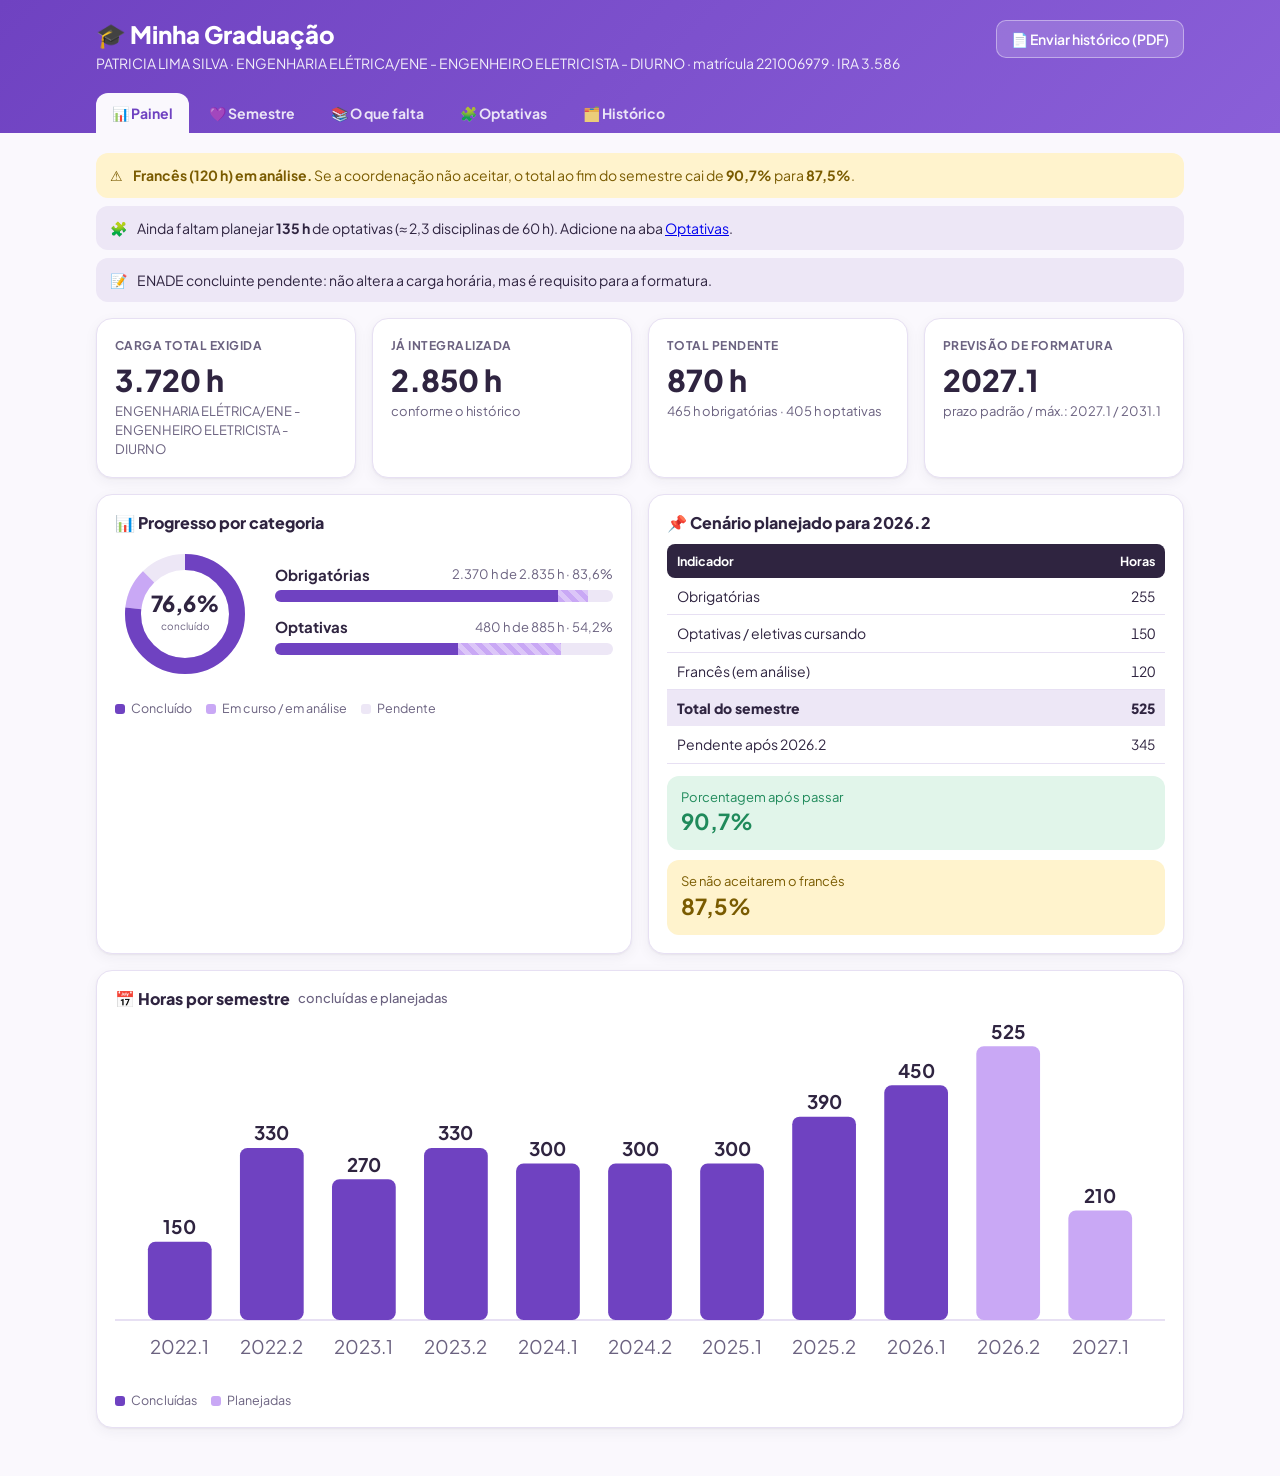
==== graduacao/index.html @ ba117ecc "Minha Graduação: site que lê o histórico do SIGAA e substitui as planilhas (painel, planner, o que f" ====
<!doctype html>
<html lang="pt-BR">
<head>
<meta charset="utf-8">
<meta name="viewport" content="width=device-width,initial-scale=1,viewport-fit=cover">
<meta name="theme-color" content="#6f42c1">
<meta name="robots" content="noindex">
<title>Minha Graduação</title>
<link rel="icon" href="data:image/svg+xml,%3Csvg xmlns='http://www.w3.org/2000/svg' viewBox='0 0 100 100'%3E%3Ctext y='.9em' font-size='90'%3E🎓%3C/text%3E%3C/svg%3E">
<link rel="preconnect" href="https://fonts.googleapis.com">
<link href="https://fonts.googleapis.com/css2?family=Plus+Jakarta+Sans:wght@400;500;700;800&display=swap" rel="stylesheet">
<link rel="stylesheet" href="css/style.css">
</head>
<body>
<header class="top">
  <div class="wrap">
    <div class="hero">
      <div><h1>🎓 Minha Graduação</h1><p id="sub"></p></div>
      <button class="btn ghost" id="btn-upload">📄 Enviar histórico (PDF)</button>
    </div>
    <nav class="tabs" id="tabs" role="tablist" aria-label="Seções"></nav>
  </div>
</header>
<div class="wrap"><main id="app"></main></div>
<script src="js/seed.js"></script>
<script src="js/parser.js"></script>
<script src="js/app.js"></script>
</body>
</html>
---- graduacao/css/style.css ----
:root{
  --bg:#faf8fd;--card:#fff;--ink:#2f2440;--mut:#6b6280;--line:#e7e0f3;
  --pri:#6f42c1;--pri-ink:#fff;--soft:#ede7f6;--lilac:#dccef8;--pink:#fce4ec;--blue:#d6ecff;
  --ok:#1f8a5b;--ok-bg:#e1f5ea;--bad:#c0392b;--bad-bg:#fde8e6;--warn:#7a5b00;--warn-bg:#fff3cd;
  --c-obrig:#ede7f6;--b-obrig:#9b7bd8;--c-optat:#f6dcff;--b-optat:#c46fe0;--c-tcc:#fde0ea;--b-tcc:#e57aa6;
  --c-est:#d6ecff;--b-est:#5aa9e6;--c-out:#eceff2;--b-out:#98a2ad;
  --shadow:0 1px 2px rgba(47,36,64,.06),0 4px 14px rgba(47,36,64,.05);
}
@media (prefers-color-scheme:dark){
  :root:not([data-theme="light"]){
    --bg:#17111f;--card:#211a2d;--ink:#f0eaf8;--mut:#a99dbf;--line:#33284a;
    --pri:#a67ff0;--pri-ink:#17111f;--soft:#2c2140;--lilac:#3b2c5c;--pink:#4a2236;--blue:#1c3552;
    --ok:#4cc58b;--ok-bg:#16382a;--bad:#ff8a7a;--bad-bg:#43211f;--warn:#f1d27a;--warn-bg:#40340d;
    --c-obrig:#33274d;--b-obrig:#8d6fd0;--c-optat:#46295a;--b-optat:#b765d1;--c-tcc:#4d2538;--b-tcc:#d36b98;
    --c-est:#1e3a58;--b-est:#4d95cc;--c-out:#2b2e33;--b-out:#7d8791;
    --shadow:none;
  }
}
:root[data-theme="dark"]{
  --bg:#17111f;--card:#211a2d;--ink:#f0eaf8;--mut:#a99dbf;--line:#33284a;
  --pri:#a67ff0;--pri-ink:#17111f;--soft:#2c2140;--lilac:#3b2c5c;--pink:#4a2236;--blue:#1c3552;
  --ok:#4cc58b;--ok-bg:#16382a;--bad:#ff8a7a;--bad-bg:#43211f;--warn:#f1d27a;--warn-bg:#40340d;
  --c-obrig:#33274d;--b-obrig:#8d6fd0;--c-optat:#46295a;--b-optat:#b765d1;--c-tcc:#4d2538;--b-tcc:#d36b98;
  --c-est:#1e3a58;--b-est:#4d95cc;--c-out:#2b2e33;--b-out:#7d8791;--shadow:none;
}
*{box-sizing:border-box}
html{-webkit-text-size-adjust:100%}
body{margin:0;background:var(--bg);color:var(--ink);font:15px/1.45 "Plus Jakarta Sans",system-ui,-apple-system,"Segoe UI",Roboto,sans-serif}
button,input,select,textarea{font:inherit;color:inherit}
h1,h2,h3{margin:0;line-height:1.2}
.wrap{max-width:1120px;margin:0 auto;padding:0 16px 48px}
header.top{background:linear-gradient(135deg,#6f42c1,#8a5fd8);color:#fff;padding:20px 0 0}
header.top .wrap{padding-bottom:0}
.hero{display:flex;gap:16px;align-items:flex-start;justify-content:space-between;flex-wrap:wrap;padding-bottom:16px}
.hero h1{font-size:24px;font-weight:800}
.hero p{margin:4px 0 0;opacity:.9;font-size:14px}
.btn{display:inline-flex;align-items:center;gap:6px;border:1px solid var(--line);background:var(--card);border-radius:10px;padding:8px 14px;cursor:pointer;font-weight:600;font-size:14px}
.btn:hover{border-color:var(--pri)}
.btn.pri{background:var(--pri);color:var(--pri-ink);border-color:var(--pri)}
.btn.ghost{background:rgba(255,255,255,.16);color:#fff;border-color:rgba(255,255,255,.4)}
.btn.sm{padding:4px 10px;font-size:13px;border-radius:8px}
.btn.danger{color:var(--bad)}
nav.tabs{display:flex;gap:4px;overflow-x:auto;scrollbar-width:none;padding-top:4px}
nav.tabs::-webkit-scrollbar{display:none}
nav.tabs button{background:transparent;border:0;color:#fff;opacity:.85;padding:10px 16px;border-radius:12px 12px 0 0;cursor:pointer;font-weight:700;white-space:nowrap;font-size:14px}
nav.tabs button[aria-selected="true"]{background:var(--bg);color:var(--pri);opacity:1}
main{padding-top:20px}
.grid{display:grid;gap:16px}
.g2{grid-template-columns:repeat(auto-fit,minmax(320px,1fr))}
.g4{grid-template-columns:repeat(auto-fit,minmax(200px,1fr))}
.card{background:var(--card);border:1px solid var(--line);border-radius:16px;padding:18px;box-shadow:var(--shadow);min-width:0}
.card h2{font-size:16px;font-weight:800;margin-bottom:12px;display:flex;align-items:center;gap:8px;flex-wrap:wrap}
.card h2 small{font-weight:500;color:var(--mut);font-size:13px}
.kpi .l{font-size:12px;font-weight:700;letter-spacing:.04em;text-transform:uppercase;color:var(--mut)}
.kpi .v{font-size:30px;font-weight:800;margin-top:4px}
.kpi .s{font-size:13px;color:var(--mut)}
.bar{height:12px;border-radius:99px;background:var(--soft);overflow:hidden;display:flex}
.bar i{display:block;height:100%}
.bar .a{background:var(--pri)}.bar .b{background:#c9a8f5;background-image:repeating-linear-gradient(45deg,transparent 0 5px,rgba(255,255,255,.35) 5px 10px)}
.leg{display:flex;gap:14px;flex-wrap:wrap;font-size:12.5px;color:var(--mut);margin-top:10px}
.leg span:before{content:"";display:inline-block;width:10px;height:10px;border-radius:3px;margin-right:6px;vertical-align:-1px;background:var(--c)}
table{width:100%;border-collapse:collapse;font-size:14px}
th{background:#2f2440;color:#fff;text-align:left;padding:8px 10px;font-size:12.5px;white-space:nowrap}
:root[data-theme="dark"] th{background:#3b2c5c}
@media (prefers-color-scheme:dark){:root:not([data-theme="light"]) th{background:#3b2c5c}}
th:first-child{border-radius:8px 0 0 8px}th:last-child{border-radius:0 8px 8px 0}
td{padding:8px 10px;border-bottom:1px solid var(--line);vertical-align:middle}
td.n,th.n{text-align:right;font-variant-numeric:tabular-nums}
tr.done td{opacity:.55;text-decoration:line-through}
tr.sum td{font-weight:800;background:var(--soft);border-bottom:0}
.scroll{overflow-x:auto}
.chip{display:inline-block;padding:2px 9px;border-radius:99px;font-size:12px;font-weight:700;background:var(--soft);color:var(--pri);white-space:nowrap}
.chip.ok{background:var(--ok-bg);color:var(--ok)}.chip.bad{background:var(--bad-bg);color:var(--bad)}.chip.warn{background:var(--warn-bg);color:var(--warn)}.chip.blue{background:var(--blue);color:#1d5f99}
@media (prefers-color-scheme:dark){:root:not([data-theme="light"]) .chip.blue{color:#8cc4f2}}
.seg{display:inline-flex;border:1px solid var(--line);border-radius:10px;overflow:hidden;background:var(--card)}
.seg button{border:0;background:transparent;padding:6px 11px;cursor:pointer;font-size:13px;font-weight:600;color:var(--mut)}
.seg button+button{border-left:1px solid var(--line)}
.seg button.on{background:var(--pri);color:var(--pri-ink)}
.seg button.on.ok{background:var(--ok);color:#fff}.seg button.on.bad{background:var(--bad);color:#fff}.seg button.on.warn{background:#d99a00;color:#fff}
input[type=text],input[type=number],input[type=time],select,textarea{border:1px solid var(--line);border-radius:8px;padding:6px 9px;background:var(--card);max-width:100%}
input:focus,select:focus,button:focus-visible,textarea:focus{outline:2px solid var(--pri);outline-offset:1px}
.alert{border-radius:12px;padding:12px 14px;font-size:14px;display:flex;gap:10px;align-items:flex-start;background:var(--warn-bg);color:var(--warn)}
.alert.bad{background:var(--bad-bg);color:var(--bad)}.alert.ok{background:var(--ok-bg);color:var(--ok)}.alert.info{background:var(--soft);color:var(--ink)}
.alerts{display:grid;gap:8px;margin-bottom:16px}
.row{display:flex;gap:10px;align-items:center;flex-wrap:wrap}
.mut{color:var(--mut)}.sm{font-size:13px}
.empty{text-align:center;padding:48px 16px}
.empty h2{justify-content:center;font-size:22px}
.drop{border:2px dashed var(--lilac);border-radius:14px;padding:22px;text-align:center;background:var(--soft);cursor:pointer}
.drop.over{border-color:var(--pri)}
.form{display:grid;grid-template-columns:repeat(auto-fit,minmax(110px,1fr));gap:8px;align-items:end;margin-top:12px}
.form label{display:grid;gap:3px;font-size:12px;font-weight:700;color:var(--mut)}
.form label.wide{grid-column:1/-1}.form input,.form select{width:100%}
.frances{border-left:6px solid var(--b-optat);background:var(--c-optat)}
.frances.ok{border-left-color:var(--ok)}
/* planner */
.planner{display:grid;grid-template-columns:44px repeat(var(--dias,5),1fr);min-width:560px}
.planner .hd{background:var(--lilac);color:var(--ink);text-align:center;font-weight:800;font-size:13px;padding:8px 0;border-left:2px solid var(--card)}
.planner .hd:first-child{border-radius:10px 0 0 0;border-left:0}.planner .hd:last-child{border-radius:0 10px 0 0}
.planner .hrs{position:relative;height:var(--alt)}
.planner .hrs span{position:absolute;right:6px;font-size:11px;color:var(--mut);transform:translateY(-50%)}
.planner .col{position:relative;height:var(--alt);border-left:1px solid var(--line);background-image:linear-gradient(var(--line) 1px,transparent 1px);background-size:100% var(--hora)}
.blk{position:absolute;border-radius:9px;padding:3px 6px;font-size:12px;font-weight:700;line-height:1.2;overflow:hidden;border:2px solid var(--b);background:var(--c);color:var(--ink)}
.blk small{display:block;font-weight:500;font-size:10.5px;color:var(--mut)}
.blk.c-obrig{--c:var(--c-obrig);--b:var(--b-obrig)}.blk.c-optat{--c:var(--c-optat);--b:var(--b-optat)}.blk.c-tcc{--c:var(--c-tcc);--b:var(--b-tcc)}.blk.c-est{--c:var(--c-est);--b:var(--b-est)}.blk.c-out{--c:var(--c-out);--b:var(--b-out)}
.blk.rep{background-image:repeating-linear-gradient(45deg,transparent 0 6px,rgba(192,57,43,.18) 6px 12px);border-color:var(--bad)}
.blk.pas{border-color:var(--ok)}
.blk.clash{box-shadow:0 0 0 2px var(--bad)}
.lgd{display:flex;gap:12px;flex-wrap:wrap;font-size:12.5px;color:var(--mut);margin-top:10px}
.lgd span:before{content:"";display:inline-block;width:12px;height:12px;border-radius:4px;margin-right:6px;vertical-align:-2px;background:var(--c);border:2px solid var(--b)}
.mat{display:flex;gap:10px;align-items:center;justify-content:space-between;flex-wrap:wrap;padding:10px 0;border-bottom:1px solid var(--line)}
.mat:last-child{border-bottom:0}
.mat .t{font-weight:700}.mat .t small{display:block;font-weight:500;color:var(--mut)}
.chk{display:flex;gap:8px;align-items:center;padding:5px 0}
.chk input{width:18px;height:18px;accent-color:var(--pri)}
.chk.ok span{text-decoration:line-through;opacity:.6}
.chk button{margin-left:auto}
details summary{cursor:pointer;font-weight:700}
.toast{position:fixed;left:50%;bottom:20px;transform:translateX(-50%);background:#2f2440;color:#fff;padding:10px 16px;border-radius:12px;z-index:9;max-width:90vw;font-size:14px}
svg text{fill:var(--ink);font-family:inherit}
@media (max-width:560px){.hero h1{font-size:20px}.kpi .v{font-size:26px}.card{padding:14px}}
@media print{header.top .btn,nav.tabs,.no-print{display:none}}
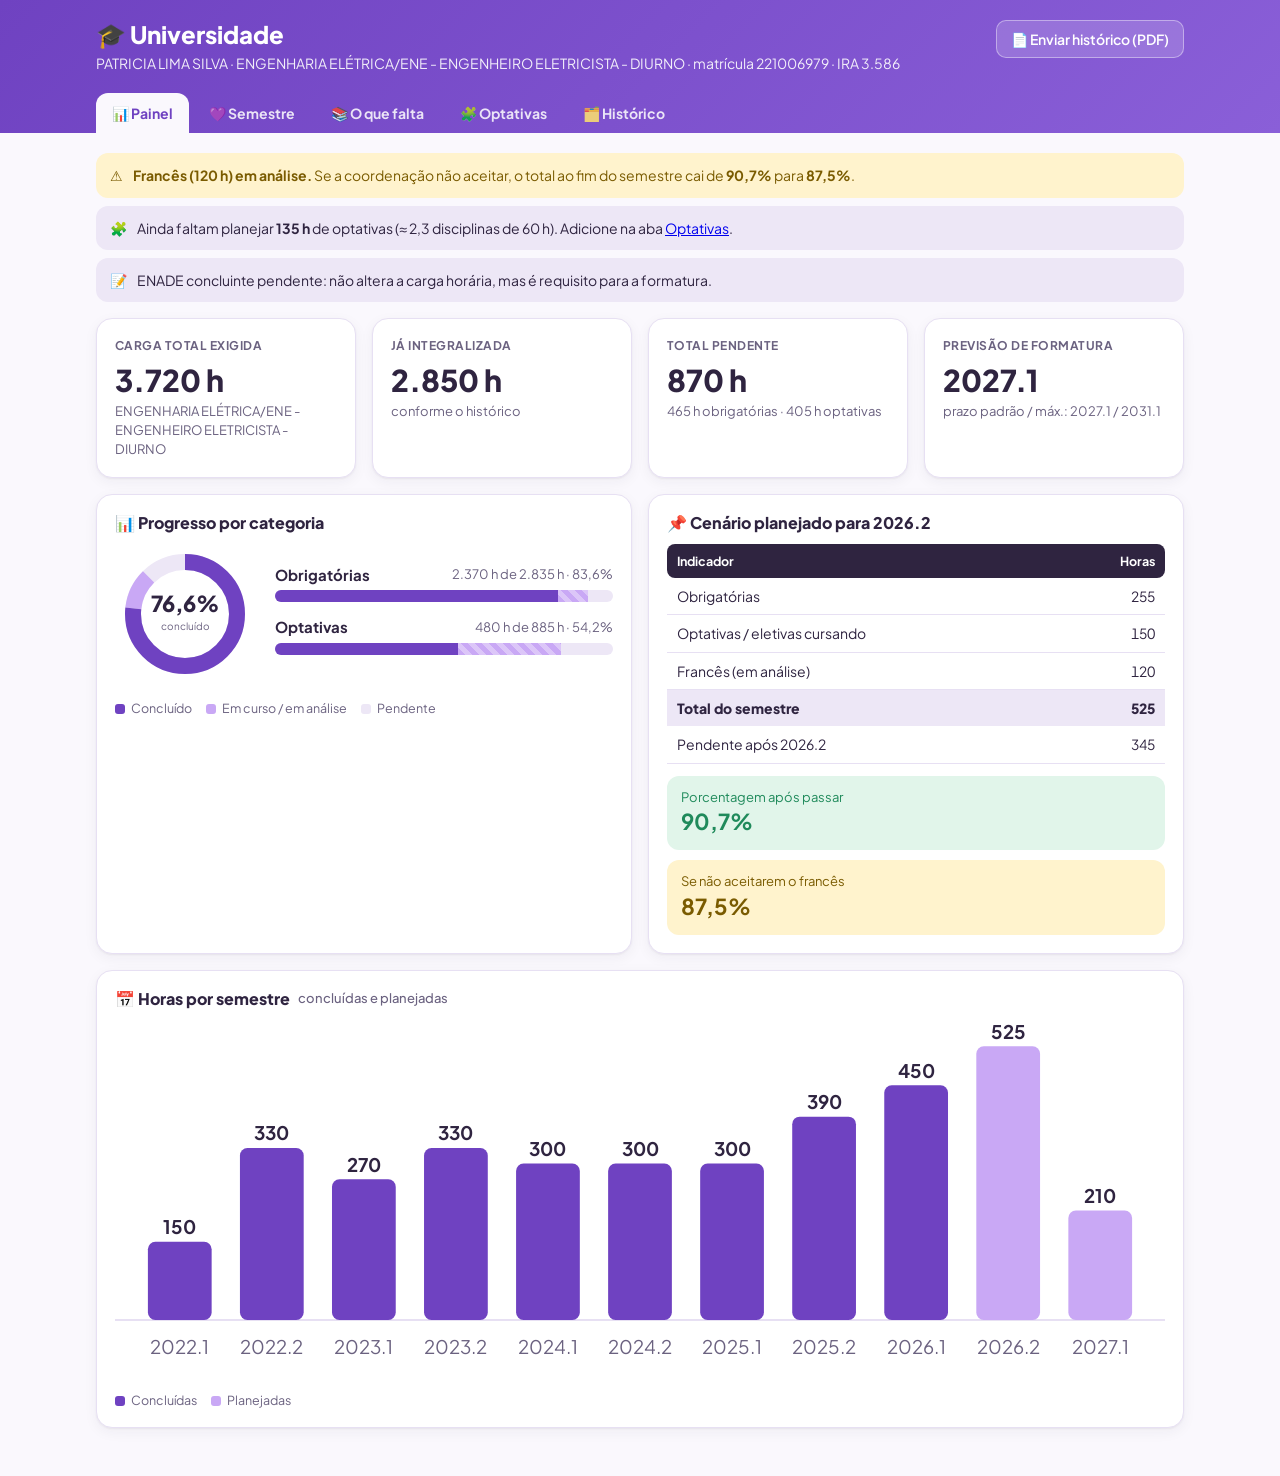
==== commit 72f0f5ac: "Renomeia o app para Universidade Co-Authored-By: Claude Sonnet 5.5 <noreply@anthropic.com> Claude-Se" ====
--- a/graduacao/index.html
+++ b/graduacao/index.html
@@ -5,7 +5,7 @@
 <meta name="viewport" content="width=device-width,initial-scale=1,viewport-fit=cover">
 <meta name="theme-color" content="#6f42c1">
 <meta name="robots" content="noindex">
-<title>Minha Graduação</title>
+<title>Universidade</title>
 <link rel="icon" href="data:image/svg+xml,%3Csvg xmlns='http://www.w3.org/2000/svg' viewBox='0 0 100 100'%3E%3Ctext y='.9em' font-size='90'%3E🎓%3C/text%3E%3C/svg%3E">
 <link rel="preconnect" href="https://fonts.googleapis.com">
 <link href="https://fonts.googleapis.com/css2?family=Plus+Jakarta+Sans:wght@400;500;700;800&display=swap" rel="stylesheet">
@@ -15,7 +15,7 @@
 <header class="top">
   <div class="wrap">
     <div class="hero">
-      <div><h1>🎓 Minha Graduação</h1><p id="sub"></p></div>
+      <div><h1>🎓 Universidade</h1><p id="sub"></p></div>
       <button class="btn ghost" id="btn-upload">📄 Enviar histórico (PDF)</button>
     </div>
     <nav class="tabs" id="tabs" role="tablist" aria-label="Seções"></nav>
